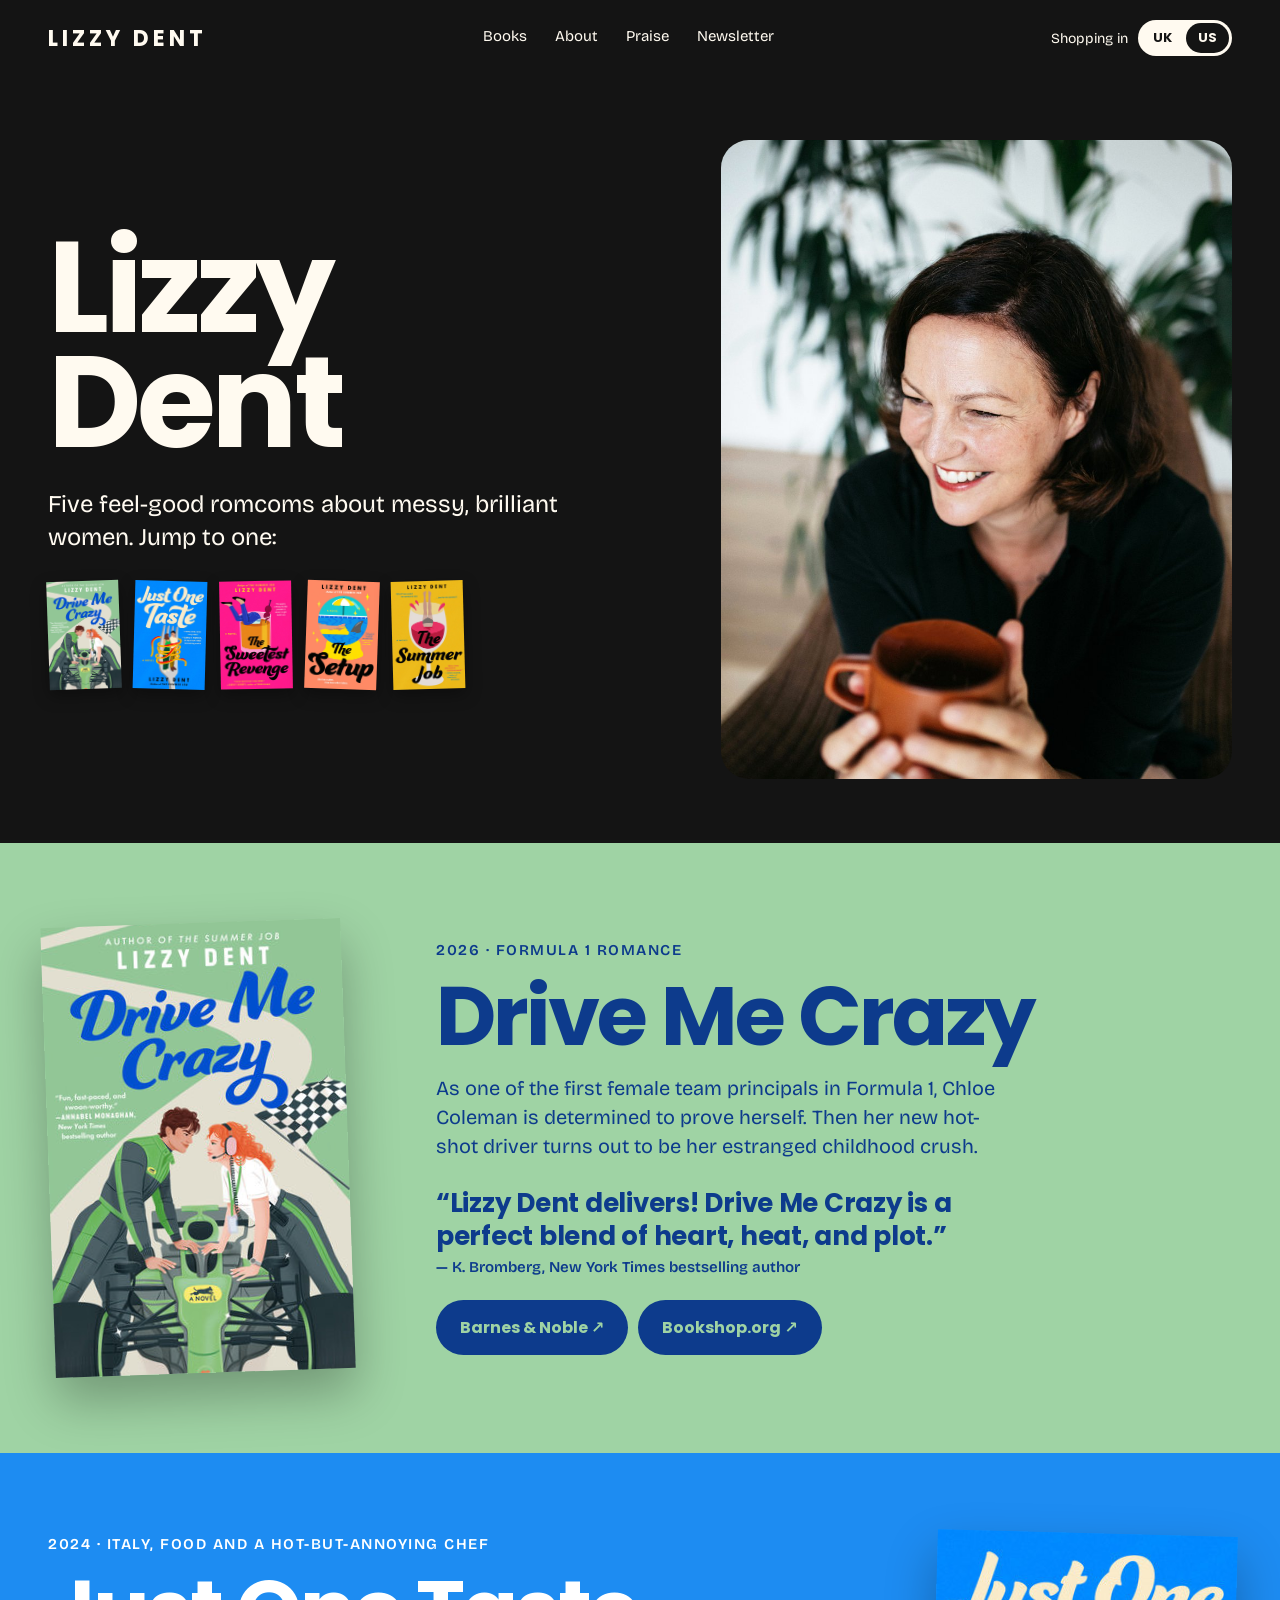
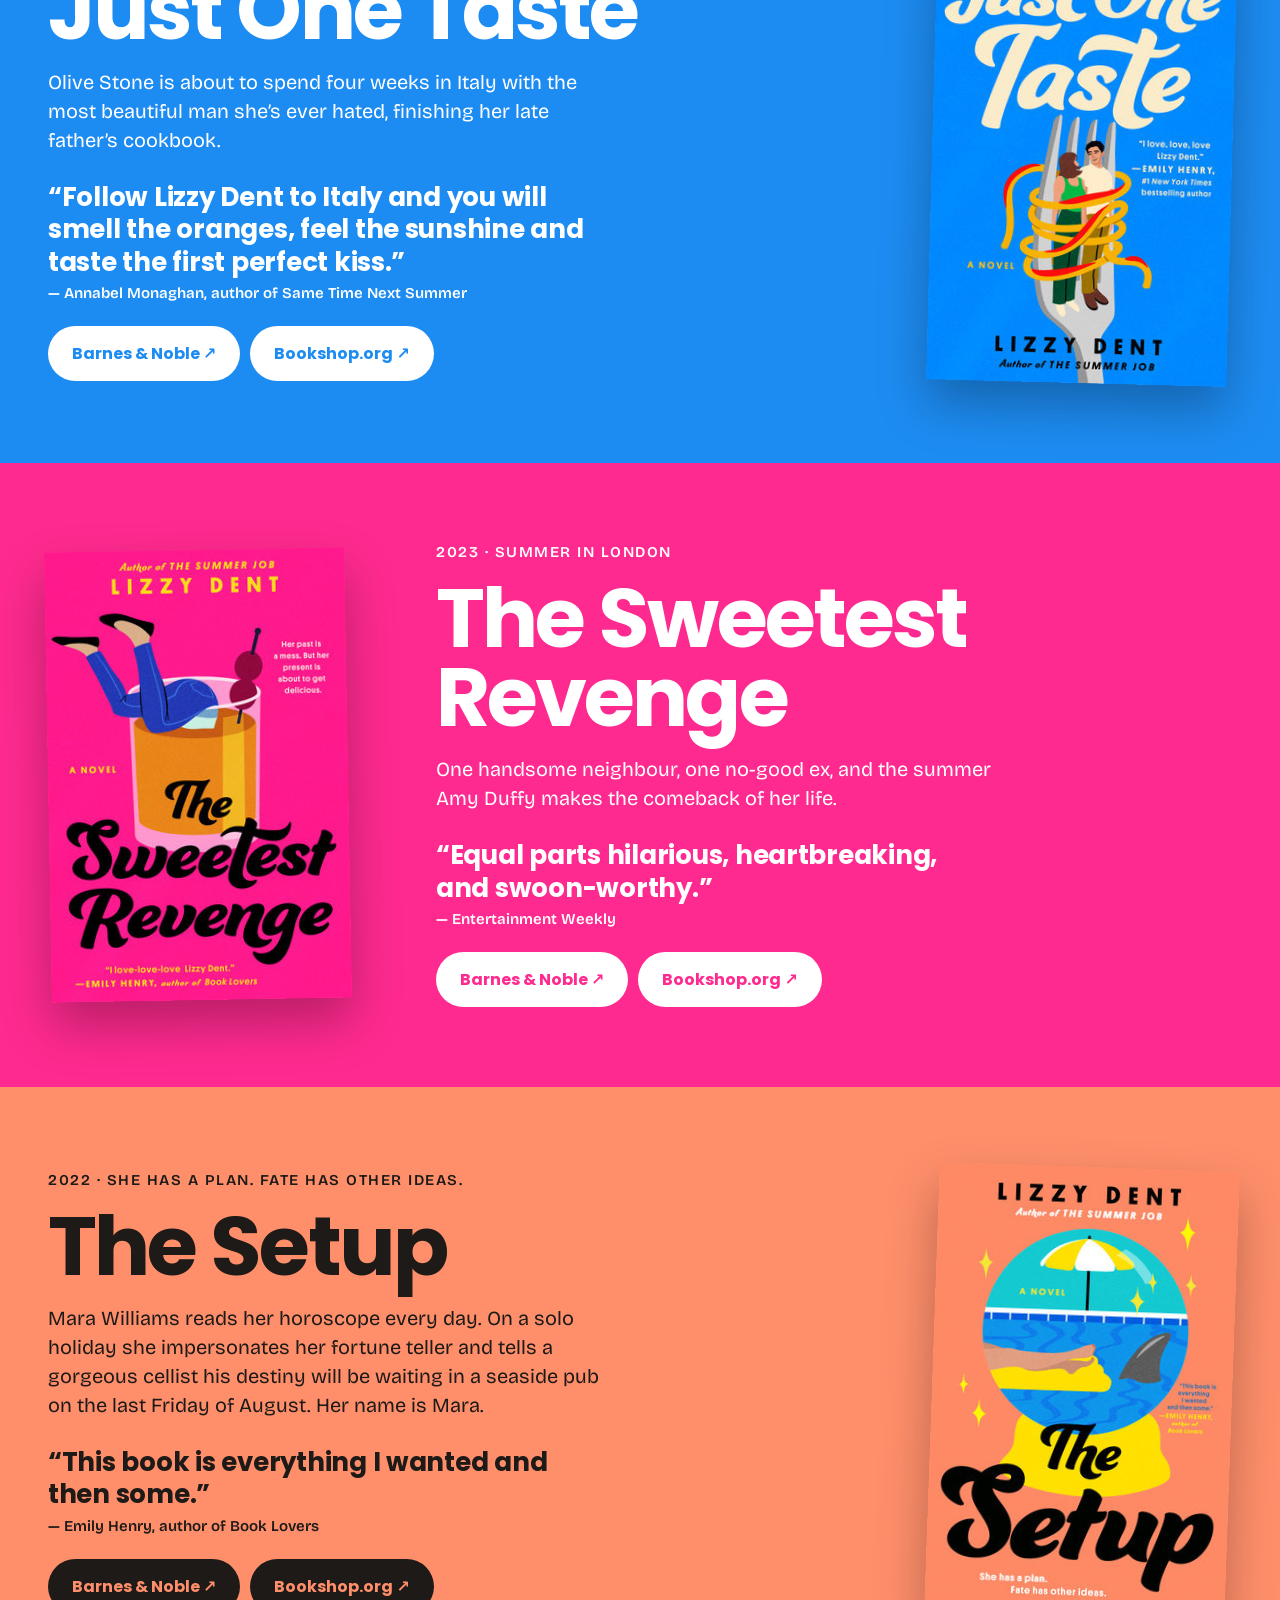
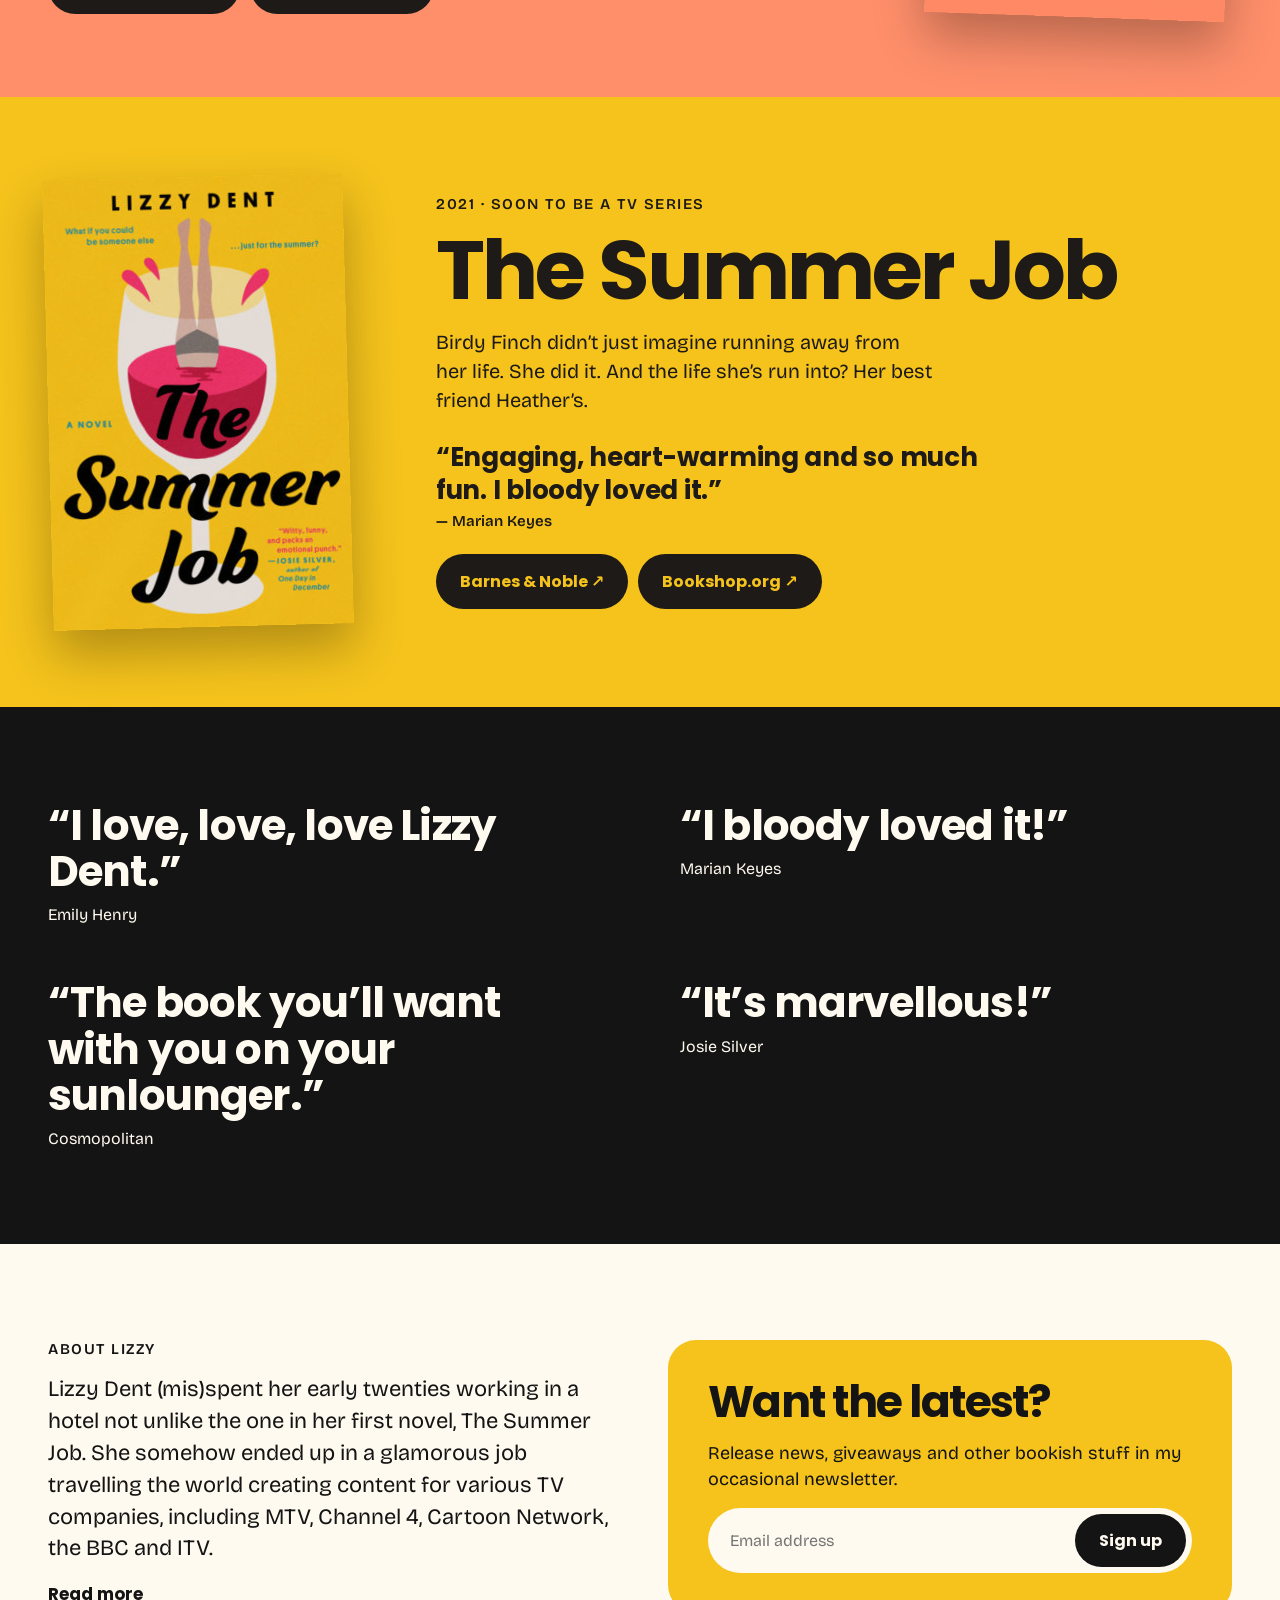
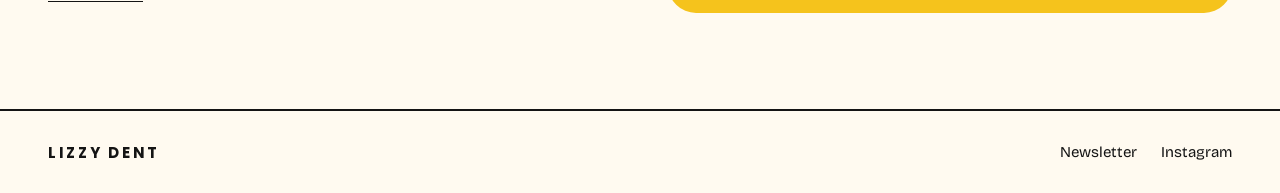
==== index.html @ 34186a79 "Add Lizzy Dent website Static site: home, books, about, praise and newsletter pages, with mobile lay" ====
<!DOCTYPE html>
<html lang="en">
<head>
<meta charset="utf-8">
<meta name="viewport" content="width=device-width, initial-scale=1">
<title>Lizzy Dent</title>
<meta name="description" content="Lizzy Dent, author of Drive Me Crazy, Just One Taste, The Sweetest Revenge, The Setup and The Summer Job.">
<meta property="og:title" content="Lizzy Dent">
<meta property="og:description" content="Lizzy Dent, author of Drive Me Crazy, Just One Taste, The Sweetest Revenge, The Setup and The Summer Job.">
<meta property="og:image" content="https://www.lizzydent.com/assets/photo-cup.jpg">
<link rel="preconnect" href="https://fonts.googleapis.com">
<link rel="preconnect" href="https://fonts.gstatic.com" crossorigin>
<link href="https://fonts.googleapis.com/css2?family=Bricolage+Grotesque:opsz,wght@12..96,400;12..96,600&family=Poppins:wght@600;700&display=swap" rel="stylesheet">
<link rel="stylesheet" href="styles.css">
<link rel="icon" href="favicon.svg" type="image/svg+xml">
<meta name="theme-color" content="#141414">
<script>(function(){var r=null;try{r=localStorage.getItem('ld-region');}catch(e){}if(!r){r=(navigator.language||'').toLowerCase()==='en-us'?'US':'UK';}document.documentElement.dataset.region=r;})();</script>
</head>
<body data-page="home">
<header class="nav">
  <a class="logo" href="index.html">LIZZY DENT</a>
  <button class="menu-btn" aria-controls="site-nav">Menu</button>
  <nav class="links" id="site-nav">
    <a href="books.html" >Books</a>
    <a href="about.html" >About</a>
    <a href="praise.html" >Praise</a>
    <a href="newsletter.html" >Newsletter</a>
  </nav>
  <div class="region"><span>Shopping in</span><div class="switch"><button data-set-region="UK">UK</button><button data-set-region="US">US</button></div></div>
</header>
<main>

<section class="hero">
  <div class="hero-text">
    <h1>Lizzy<br>Dent</h1>
    <p>Five feel-good romcoms about messy, brilliant women. Jump to one:</p>
    <div class="mini"><a href="#book-0" style="transform:rotate(-2deg)"><img class=" uk" src="assets/uk-cover-drive-me-crazy.jpg" alt="Drive Me Crazy UK cover" ><img class=" us" src="assets/cover-drive-me-crazy.jpg" alt="Drive Me Crazy US cover" ></a><a href="#book-1" style="transform:rotate(1.5deg)"><img class=" uk" src="assets/uk-cover-just-one-taste.jpg" alt="Just One Taste UK cover" ><img class=" us" src="assets/cover-just-one-taste.jpg" alt="Just One Taste US cover" ></a><a href="#book-2" style="transform:rotate(-1deg)"><img class=" uk" src="assets/uk-cover-sweetest-revenge.png" alt="The Sweetest Revenge UK cover" ><img class=" us" src="assets/cover-sweetest-revenge.jpg" alt="The Sweetest Revenge US cover" ></a><a href="#book-3" style="transform:rotate(2deg)"><img class=" uk" src="assets/uk-cover-setup.jpg" alt="The Setup UK cover" ><img class=" us" src="assets/cover-setup.jpg" alt="The Setup US cover" ></a><a href="#book-4" style="transform:rotate(-1.5deg)"><img class=" uk" src="assets/uk-cover-summer-job.jpg" alt="The Summer Job UK cover" ><img class=" us" src="assets/cover-summer-job.jpg" alt="The Summer Job US cover" ></a></div>
  </div>
  <img class="hero-photo" src="assets/photo-cup.jpg" alt="Lizzy Dent">
</section>
<section class="band tint" id="book-0" style="--bg-uk:#e6a2c9;--ink-uk:#123a8f;--bg-us:#9fd3a4;--ink-us:#0d3b8c">
  <div class="band-cover" style="transform:rotate(-2deg)"><img class=" uk" src="assets/uk-cover-drive-me-crazy.jpg" alt="Drive Me Crazy UK cover" ><img class=" us" src="assets/cover-drive-me-crazy.jpg" alt="Drive Me Crazy US cover" ></div>
  <div class="band-text">
    <div class="eyebrow">2026 · Formula 1 romance</div>
    <h2>Drive Me Crazy</h2>
    <p class="blurb">As one of the first female team principals in Formula 1, Chloe Coleman is determined to prove herself. Then her new hot-shot driver turns out to be her estranged childhood crush.</p>
    <blockquote><p>“Lizzy Dent delivers! Drive Me Crazy is a perfect blend of heart, heat, and plot.”</p><cite>— K. Bromberg, New York Times bestselling author</cite></blockquote>
    <div class="buy uk"><a class="pill" href="https://www.amazon.co.uk/Drive-Me-Crazy-enemies-Formula-ebook/dp/B0GZ59N5JF?&amp;linkCode=sl2&amp;tag=pellerinbooks-21&amp;linkId=a5cf8221fe9ad056bc42409a5f89e475&amp;ref_=as_li_ss_tl" target="_blank" rel="noopener">Amazon ↗</a></div><div class="buy us"><a class="pill" href="https://www.barnesandnoble.com/w/drive-me-crazy-lizzy-dent/1147241819?ean=9798217045204" target="_blank" rel="noopener">Barnes &amp; Noble ↗</a><a class="pill" href="https://bookshop.org/search?keywords=Drive%20Me%20Crazy%20Lizzy%20Dent" target="_blank" rel="noopener">Bookshop.org ↗</a></div>
  </div>
</section>
<section class="band tint flip" id="book-1" style="--bg-uk:#16a6e6;--ink-uk:#ffffff;--bg-us:#1d8cf2;--ink-us:#ffffff">
  <div class="band-cover" style="transform:rotate(1.5deg)"><img class=" uk" src="assets/uk-cover-just-one-taste.jpg" alt="Just One Taste UK cover" ><img class=" us" src="assets/cover-just-one-taste.jpg" alt="Just One Taste US cover" ></div>
  <div class="band-text">
    <div class="eyebrow">2024 · Italy, food and a hot-but-annoying chef</div>
    <h2>Just One Taste</h2>
    <p class="blurb">Olive Stone is about to spend four weeks in Italy with the most beautiful man she’s ever hated, finishing her late father’s cookbook.</p>
    <blockquote><p>“Follow Lizzy Dent to Italy and you will smell the oranges, feel the sunshine and taste the first perfect kiss.”</p><cite>— Annabel Monaghan, author of Same Time Next Summer</cite></blockquote>
    <div class="buy uk"><a class="pill" href="https://www.amazon.co.uk/Just-One-Taste-enemies-lovers/dp/1807470822" target="_blank" rel="noopener">Amazon ↗</a></div><div class="buy us"><a class="pill" href="https://www.barnesandnoble.com/w/just-one-taste-lizzy-dent/1144231770?ean=9780593716038" target="_blank" rel="noopener">Barnes &amp; Noble ↗</a><a class="pill" href="https://bookshop.org/search?keywords=Just%20One%20Taste%20Lizzy%20Dent" target="_blank" rel="noopener">Bookshop.org ↗</a></div>
  </div>
</section>
<section class="band tint" id="book-2" style="--bg-uk:#ff2a8f;--ink-uk:#ffffff;--bg-us:#ff2a8f;--ink-us:#ffffff">
  <div class="band-cover" style="transform:rotate(-1deg)"><img class=" uk" src="assets/uk-cover-sweetest-revenge.png" alt="The Sweetest Revenge UK cover" ><img class=" us" src="assets/cover-sweetest-revenge.jpg" alt="The Sweetest Revenge US cover" ></div>
  <div class="band-text">
    <div class="eyebrow">2023 · Summer in London</div>
    <h2>The Sweetest Revenge</h2>
    <p class="blurb">One handsome neighbour, one no-good ex, and the summer Amy Duffy makes the comeback of her life.</p>
    <blockquote><p>“Equal parts hilarious, heartbreaking, and swoon-worthy.”</p><cite>— Entertainment Weekly</cite></blockquote>
    <div class="buy uk"><a class="pill" href="https://www.waterstones.com/book/the-sweetest-revenge/lizzy-dent/9780593545478" target="_blank" rel="noopener">Waterstones ↗</a><a class="pill" href="https://uk.bookshop.org/search?keywords=The%20Sweetest%20Revenge%20Lizzy%20Dent" target="_blank" rel="noopener">Bookshop.org ↗</a></div><div class="buy us"><a class="pill" href="https://www.barnesandnoble.com/w/the-sweetest-revenge-lizzy-dent/1142242257?ean=9780593545478" target="_blank" rel="noopener">Barnes &amp; Noble ↗</a><a class="pill" href="https://bookshop.org/search?keywords=The%20Sweetest%20Revenge%20Lizzy%20Dent" target="_blank" rel="noopener">Bookshop.org ↗</a></div>
  </div>
</section>
<section class="band tint flip" id="book-3" style="--bg-uk:#4a22b8;--ink-uk:#ffffff;--bg-us:#ff8f6b;--ink-us:#1d1a17">
  <div class="band-cover" style="transform:rotate(2deg)"><img class=" uk" src="assets/uk-cover-setup.jpg" alt="The Setup UK cover" ><img class=" us" src="assets/cover-setup.jpg" alt="The Setup US cover" ></div>
  <div class="band-text">
    <div class="eyebrow">2022 · She has a plan. Fate has other ideas.</div>
    <h2>The Setup</h2>
    <p class="blurb">Mara Williams reads her horoscope every day. On a solo holiday she impersonates her fortune teller and tells a gorgeous cellist his destiny will be waiting in a seaside pub on the last Friday of August. Her name is Mara.</p>
    <blockquote><p>“This book is everything I wanted and then some.”</p><cite>— Emily Henry, author of Book Lovers</cite></blockquote>
    <div class="buy uk"><a class="pill" href="https://www.waterstones.com/books/search/term/The%20Setup%20Lizzy%20Dent" target="_blank" rel="noopener">Waterstones ↗</a><a class="pill" href="https://uk.bookshop.org/p/books/the-setup-a-funny-fresh-feel-good-rom-com-lizzy-dent/0a18a751d5a58135?ean=9780241994306" target="_blank" rel="noopener">Bookshop.org ↗</a></div><div class="buy us"><a class="pill" href="https://www.barnesandnoble.com/w/the-setup-lizzy-dent/1140149723?ean=9780593422069" target="_blank" rel="noopener">Barnes &amp; Noble ↗</a><a class="pill" href="https://bookshop.org/search?keywords=The%20Setup%20Lizzy%20Dent" target="_blank" rel="noopener">Bookshop.org ↗</a></div>
  </div>
</section>
<section class="band tint" id="book-4" style="--bg-uk:#fcc400;--ink-uk:#1d1a17;--bg-us:#f5c31c;--ink-us:#1d1a17">
  <div class="band-cover" style="transform:rotate(-1.5deg)"><img class=" uk" src="assets/uk-cover-summer-job.jpg" alt="The Summer Job UK cover" ><img class=" us" src="assets/cover-summer-job.jpg" alt="The Summer Job US cover" ></div>
  <div class="band-text">
    <div class="eyebrow">2021 · Soon to be a TV series</div>
    <h2>The Summer Job</h2>
    <p class="blurb">Birdy Finch didn’t just imagine running away from her life. She did it. And the life she’s run into? Her best friend Heather’s.</p>
    <blockquote><p>“Engaging, heart-warming and so much fun. I bloody loved it.”</p><cite>— Marian Keyes</cite></blockquote>
    <div class="buy uk"><a class="pill" href="https://www.waterstones.com/book/9780241990520" target="_blank" rel="noopener">Waterstones ↗</a><a class="pill" href="https://uk.bookshop.org/p/books/the-summer-job-a-hilarious-story-about-a-lie-that-gets-out-of-hand-soon-to-be-a-tv-series-lizzy-dent/fd01590f2c820f12?ean=9780241990520" target="_blank" rel="noopener">Bookshop.org ↗</a></div><div class="buy us"><a class="pill" href="https://www.barnesandnoble.com/w/the-summer-job-lizzy-dent/1137570672?ean=9780593328118" target="_blank" rel="noopener">Barnes &amp; Noble ↗</a><a class="pill" href="https://bookshop.org/search?keywords=The%20Summer%20Job%20Lizzy%20Dent" target="_blank" rel="noopener">Bookshop.org ↗</a></div>
  </div>
</section>
<section class="quotes">
  <figure><blockquote>“I love, love, love Lizzy Dent.”</blockquote><figcaption>Emily Henry</figcaption></figure>
  <figure><blockquote>“I bloody loved it!”</blockquote><figcaption>Marian Keyes</figcaption></figure>
  <figure><blockquote>“The book you’ll want with you on your sunlounger.”</blockquote><figcaption>Cosmopolitan</figcaption></figure>
  <figure><blockquote>“It’s marvellous!”</blockquote><figcaption>Josie Silver</figcaption></figure>
</section>
<section class="about-news">
  <div>
    <div class="eyebrow">About Lizzy</div>
    <p class="lead">Lizzy Dent (mis)spent her early twenties working in a hotel not unlike the one in her first novel, The Summer Job. She somehow ended up in a glamorous job travelling the world creating content for various TV companies, including MTV, Channel 4, Cartoon Network, the BBC and ITV.</p>
    <a class="underline" href="about.html">Read more</a>
  </div>
  <div class="news-card">
    <h2>Want the latest?</h2>
    <p>Release news, giveaways and other bookish stuff in my occasional newsletter.</p>
    <form class="signup " data-signup action="https://lizzydent.substack.com/subscribe" method="get" target="_blank">
  <input type="email" name="email" placeholder="Email address" required aria-label="Email address">
  <button type="submit">Sign up</button>
</form>
<p class="thanks" hidden>Almost there! Finish signing up in the Substack tab that just opened.</p>
  </div>
</section>
</main>
<footer class="foot">
  <div class="logo">LIZZY DENT</div>
  <div class="foot-links"><a href="newsletter.html">Newsletter</a><a href="https://www.instagram.com/lizzy.dent/" target="_blank" rel="noopener">Instagram</a></div>
</footer>
<script src="script.js"></script>
</body>
</html>
---- styles.css ----
*{box-sizing:border-box}
[hidden]{display:none!important}
html{-webkit-text-size-adjust:100%}
body{margin:0;background:#fffaf0;color:#141414;font-family:'Bricolage Grotesque',system-ui,sans-serif;-webkit-font-smoothing:antialiased}
a{color:inherit;text-decoration:none}
a:hover{text-decoration:underline}
img{max-width:100%;display:block}
h1,h2,blockquote,.logo,.pill,button{font-family:'Poppins',system-ui,sans-serif;font-weight:700}
h1,h2{margin:0;letter-spacing:-.035em}
p{margin:0}
.wrap{max-width:1280px;margin:0 auto}
main>section{padding-left:max(48px,calc((100vw - 1184px)/2));padding-right:max(48px,calc((100vw - 1184px)/2))}

/* region */
[data-region="UK"] .us,[data-region="US"] .uk,[data-region="UK"] .us-i,[data-region="US"] .uk-i{display:none!important}
[data-region="UK"] .tint{--bg:var(--bg-uk);--ink:var(--ink-uk)}
[data-region="US"] .tint{--bg:var(--bg-us);--ink:var(--ink-us)}
.tint{background:var(--bg);color:var(--ink)}

/* nav */
.nav{display:flex;align-items:center;justify-content:space-between;gap:24px;padding:20px 48px;background:#141414;color:#fffaf0;position:sticky;top:0;z-index:10}
.logo{font-size:22px;letter-spacing:.18em}
.links{display:flex;gap:28px;font-size:15px}
.links a{padding-bottom:3px;border-bottom:2px solid transparent}
.links a[aria-current]{border-color:#fffaf0}
.links a:hover{text-decoration:none;border-color:rgba(255,250,240,.5)}
.region{display:flex;align-items:center;gap:10px;font-size:14px}
.switch{display:flex;gap:2px;background:#fffaf0;border-radius:999px;padding:3px}
.switch button{border:0;border-radius:999px;padding:5px 12px;background:transparent;color:#141414;font-size:13px;cursor:pointer}
[data-region="UK"] [data-set-region="UK"],[data-region="US"] [data-set-region="US"]{background:#141414;color:#fffaf0}
.menu-btn{display:none;background:none;border:2px solid #fffaf0;color:#fffaf0;border-radius:999px;padding:6px 14px;font-size:14px;cursor:pointer}

/* shared */
.eyebrow{font-size:15px;font-weight:600;letter-spacing:.1em;text-transform:uppercase}
.buy{display:flex;flex-wrap:wrap;gap:10px}
.pill{display:inline-block;white-space:nowrap;padding:15px 24px;border-radius:999px;font-size:16px;background:var(--ink,#141414);color:var(--bg,#fffaf0)}
.pill:hover{text-decoration:none;opacity:.88}
.pill.dark{background:#141414;color:#fffaf0}
.pill.outline{background:transparent;color:#141414;border:2px solid #141414;padding:13px 22px}
.underline{text-decoration:underline;font-family:'Poppins',sans-serif;font-weight:700;font-size:17px}
.row{display:flex;gap:10px;flex-wrap:wrap}

/* hero */
.hero{display:grid;grid-template-columns:1.1fr .9fr;gap:48px;align-items:center;padding-top:64px;padding-bottom:64px;background:#141414;color:#fffaf0}
.hero h1{font-size:clamp(72px,10vw,132px);line-height:.9}
.hero-text{display:flex;flex-direction:column;gap:28px}
.hero-text p{font-size:24px;line-height:1.35;max-width:520px}
.mini{display:flex;gap:14px;flex-wrap:wrap}
.mini a{width:72px;box-shadow:0 6px 16px rgba(0,0,0,.35)}
.mini img{width:72px;aspect-ratio:2/3;object-fit:cover}
.hero-photo{width:100%;aspect-ratio:4/5;object-fit:cover;object-position:center 30%;border-radius:28px}

/* bands */
.band{display:flex;gap:88px;align-items:center;padding-top:80px;padding-bottom:80px;scroll-margin-top:80px}
.band.flip{flex-direction:row-reverse}
.band-cover{flex:none;width:300px;box-shadow:0 24px 50px rgba(0,0,0,.28)}
.band-cover img{width:300px;aspect-ratio:2/3;object-fit:cover}
.band-text{display:flex;flex-direction:column;gap:18px;flex:1;min-width:0}
.band h2{font-size:clamp(48px,6.5vw,84px);line-height:.95}
.blurb{font-size:20px;line-height:1.45;max-width:560px;text-wrap:pretty}
.band blockquote{margin:8px 0 6px;max-width:560px}
.band blockquote p{font-size:26px;line-height:1.25;letter-spacing:-.01em;text-wrap:pretty}
.band cite{display:block;margin-top:6px;font-family:'Bricolage Grotesque',sans-serif;font-style:normal;font-weight:600;font-size:15px}

/* quotes */
.quotes{background:#141414;color:#fffaf0;display:grid;grid-template-columns:1fr 1fr;gap:56px 80px;padding-top:96px;padding-bottom:96px}
.quotes figure,.praise-grid figure{margin:0;display:flex;flex-direction:column;gap:10px}
.quotes blockquote{margin:0;font-size:clamp(28px,3.3vw,42px);line-height:1.1;letter-spacing:-.02em}
.quotes figcaption{font-size:16px}

/* about + news */
.about-news{display:grid;grid-template-columns:1fr 1fr;gap:56px;padding-top:96px;padding-bottom:96px}
.about-news>div:first-child{display:flex;flex-direction:column;gap:16px;align-items:flex-start}
.lead{font-size:22px;line-height:1.45;text-wrap:pretty}
.news-card{background:#f5c31c;border-radius:28px;padding:40px;display:flex;flex-direction:column;gap:16px}
.news-card h2{font-size:44px;line-height:1}
.news-card p{font-size:18px;line-height:1.45}
.signup{display:flex;gap:8px;background:#fffaf0;border-radius:999px;padding:6px}
.signup input{flex:1;min-width:0;border:0;background:transparent;padding:0 16px;font:inherit;font-size:16px;outline:none;color:#141414}
.signup button{background:#141414;color:#fffaf0;border:0;border-radius:999px;padding:14px 24px;font-size:16px;cursor:pointer}
.thanks{font-family:'Poppins',sans-serif;font-weight:700;font-size:22px}

/* page heads */
.page-head{display:flex;justify-content:space-between;align-items:flex-end;gap:48px;padding-top:80px;padding-bottom:48px}
h1{font-size:clamp(64px,8.5vw,112px);line-height:.9}
.page-head p{font-size:20px;line-height:1.45;max-width:420px}

/* tiles */
.tiles{display:grid;grid-template-columns:repeat(6,1fr);gap:20px;padding-bottom:96px}
.tile{border-radius:24px;padding:40px;display:flex;flex-direction:column;gap:16px}
.span2{grid-column:span 2}.span3{grid-column:span 3}
.tile-cover{align-self:center;width:200px;margin-bottom:12px;box-shadow:0 20px 40px rgba(0,0,0,.28)}
.tile-cover img{width:200px;aspect-ratio:2/3;object-fit:cover}
.tile h2{font-size:36px;line-height:1}
.tile p{font-size:16px;line-height:1.5}
.tile .tile-quote{font-family:'Poppins',sans-serif;font-weight:700;font-size:17px;line-height:1.3}
.tile-quote span{font-family:'Bricolage Grotesque',sans-serif;font-weight:600;font-size:14px}
.tile .buy{margin-top:auto;padding-top:8px}
.tile .pill{padding:12px 20px;font-size:15px}
.aside{padding-bottom:96px}
.aside>*{max-width:720px}
.aside{display:flex;flex-direction:column;gap:12px;border-top:2px solid #141414;margin:0 max(48px,calc((100vw - 1184px)/2));padding:40px 0 96px!important}
.aside p{font-size:20px;line-height:1.5}

/* about */
.about{display:grid;grid-template-columns:1fr 1fr;gap:72px;align-items:start;padding-top:80px;padding-bottom:96px}
.about>div{display:flex;flex-direction:column;gap:24px}
.about .lead{font-family:'Poppins',sans-serif;font-weight:600;font-size:28px;line-height:1.3;letter-spacing:-.01em;margin-top:12px}
.about p{font-size:20px;line-height:1.55;text-wrap:pretty}
.about img{width:100%;aspect-ratio:4/5;object-fit:cover;border-radius:28px}

/* praise */
.praise-hero{background:#141414;color:#fffaf0;padding-top:96px;padding-bottom:96px;display:flex;flex-direction:column;gap:20px}
.praise-hero blockquote{margin:0;font-size:clamp(52px,8vw,104px);line-height:.95;letter-spacing:-.04em}
.praise-hero p{font-size:18px}
.praise-book{display:grid;grid-template-columns:220px 1fr;gap:56px;padding-top:72px;padding-bottom:72px;border-bottom:2px solid #141414}
.praise-side{display:flex;flex-direction:column;gap:14px}
.praise-side img{width:180px;aspect-ratio:2/3;object-fit:cover;box-shadow:0 14px 30px rgba(0,0,0,.2)}
.praise-side h2{font-size:22px;line-height:1.1;letter-spacing:0}
.accolade{display:inline-block;border-radius:999px;padding:8px 16px;font-size:14px;font-weight:600;margin-bottom:32px}
.praise-grid{display:grid;grid-template-columns:1fr 1fr;gap:36px 48px}
.praise-grid blockquote{margin:0;font-size:24px;line-height:1.25;letter-spacing:-.01em;text-wrap:pretty}
.praise-grid figcaption{font-size:15px}

/* newsletter page */
.news-hero{background:#ff2a8f;color:#fff;display:grid;grid-template-columns:1.2fr .8fr;gap:64px;align-items:center;padding-top:96px;padding-bottom:96px}
.news-hero>div{display:flex;flex-direction:column;gap:24px}
.news-hero p{font-size:24px;line-height:1.4;max-width:540px}
.news-hero img{width:100%;aspect-ratio:4/5;object-fit:cover;border-radius:28px}
.signup.big{background:#fff;max-width:560px}
.signup.big input{font-size:18px;padding:0 20px}
.signup.big button{padding:16px 28px;font-size:17px}
.news-hero .thanks{font-size:32px}

/* footer */
.foot{display:flex;justify-content:space-between;align-items:center;gap:24px;padding:24px 48px;border-top:2px solid #141414;font-size:15px}
.foot .logo{font-size:15px}
.foot-links{display:flex;gap:24px}
.foot-links a{padding:8px 0}

/* tablet */
@media (max-width:1000px){
  .band,.band.flip{gap:48px}
  .band-cover,.band-cover img{width:220px}
  .tiles{grid-template-columns:1fr 1fr}
  .span2,.span3{grid-column:span 1}
  .region span{display:none}
}
/* mobile */
@media (max-width:760px){
  main>section{padding-left:22px;padding-right:22px}
  .nav{padding:12px 22px;flex-wrap:wrap;gap:10px}
  .logo{font-size:18px;margin-right:auto}
  .menu-btn{display:block;order:3}
  .links{display:none;order:4;width:100%;flex-direction:column;gap:0;padding:6px 0;font-size:18px}
  .links a{padding:10px 0;align-self:flex-start}
  .menu-open .links{display:flex}
  .region{order:2}
  .switch button{padding:7px 12px}
  .hero,.about,.about-news,.news-hero{grid-template-columns:1fr;gap:32px}
  .hero{padding-top:40px;padding-bottom:48px}
  .hero-text p{font-size:19px}
  .mini{display:grid;grid-template-columns:repeat(5,1fr);gap:10px;max-width:320px}
  .mini a,.mini img{width:100%}
  .band,.band.flip{flex-direction:column;align-items:flex-start;gap:32px;padding-top:56px;padding-bottom:56px}
  .band-cover{align-self:center}
  .band-cover,.band-cover img{width:200px}
  .blurb{font-size:17px}
  .band blockquote p{font-size:21px}
  .pill{padding:13px 20px;font-size:15px}
  .quotes{grid-template-columns:1fr;gap:36px;padding-top:64px;padding-bottom:64px}
  .about-news{padding-top:64px;padding-bottom:64px}
  .news-card{padding:28px}
  .news-card h2{font-size:34px}
  .page-head{flex-direction:column;align-items:flex-start;gap:20px;padding-top:48px}
  .page-head p{font-size:17px}
  .tiles{grid-template-columns:1fr}
  .tile{padding:28px}
  .aside{margin:0 22px}
  .about{padding-top:48px}
  .about .lead{font-size:23px}
  .about p{font-size:17px}
  .praise-book{grid-template-columns:1fr;gap:24px;padding-top:48px;padding-bottom:48px}
  .praise-side{flex-direction:row;align-items:center;gap:16px}
  .praise-side img{width:80px}
  .praise-grid{grid-template-columns:1fr;gap:28px}
  .praise-grid blockquote{font-size:20px}
  .news-hero{padding-top:56px;padding-bottom:56px}
  .news-hero p{font-size:19px}
  .signup{flex-wrap:wrap;border-radius:24px}
  .signup input{padding:12px 16px}
  .signup button{width:100%}
  .foot{flex-direction:column;align-items:flex-start;padding:24px 22px}
}
/* small phones */
@media (max-width:370px){
  .nav{padding:12px 16px;gap:8px}
  main>section{padding-left:16px;padding-right:16px}
  .aside{margin:0 16px}
  .logo{font-size:15px;letter-spacing:.12em}
  .switch button{padding:7px 10px}
  .menu-btn{padding:6px 12px}
}
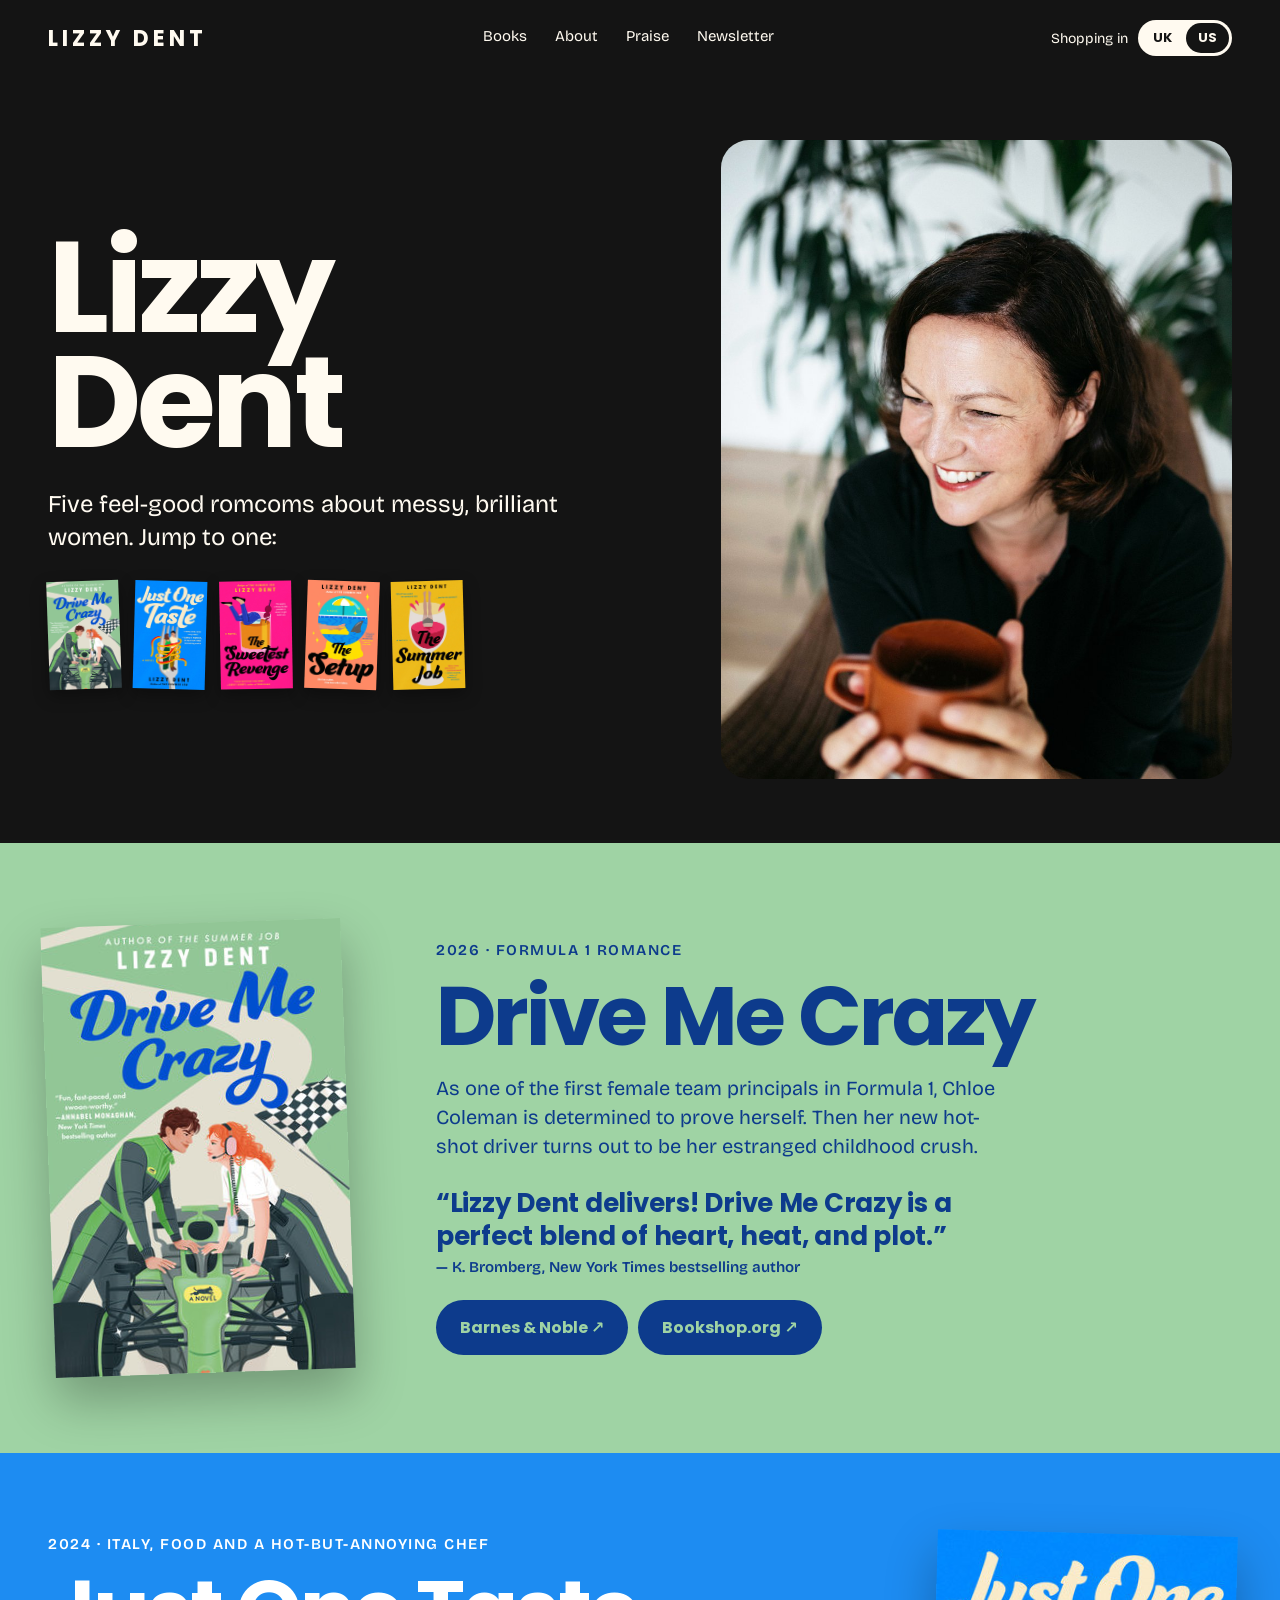
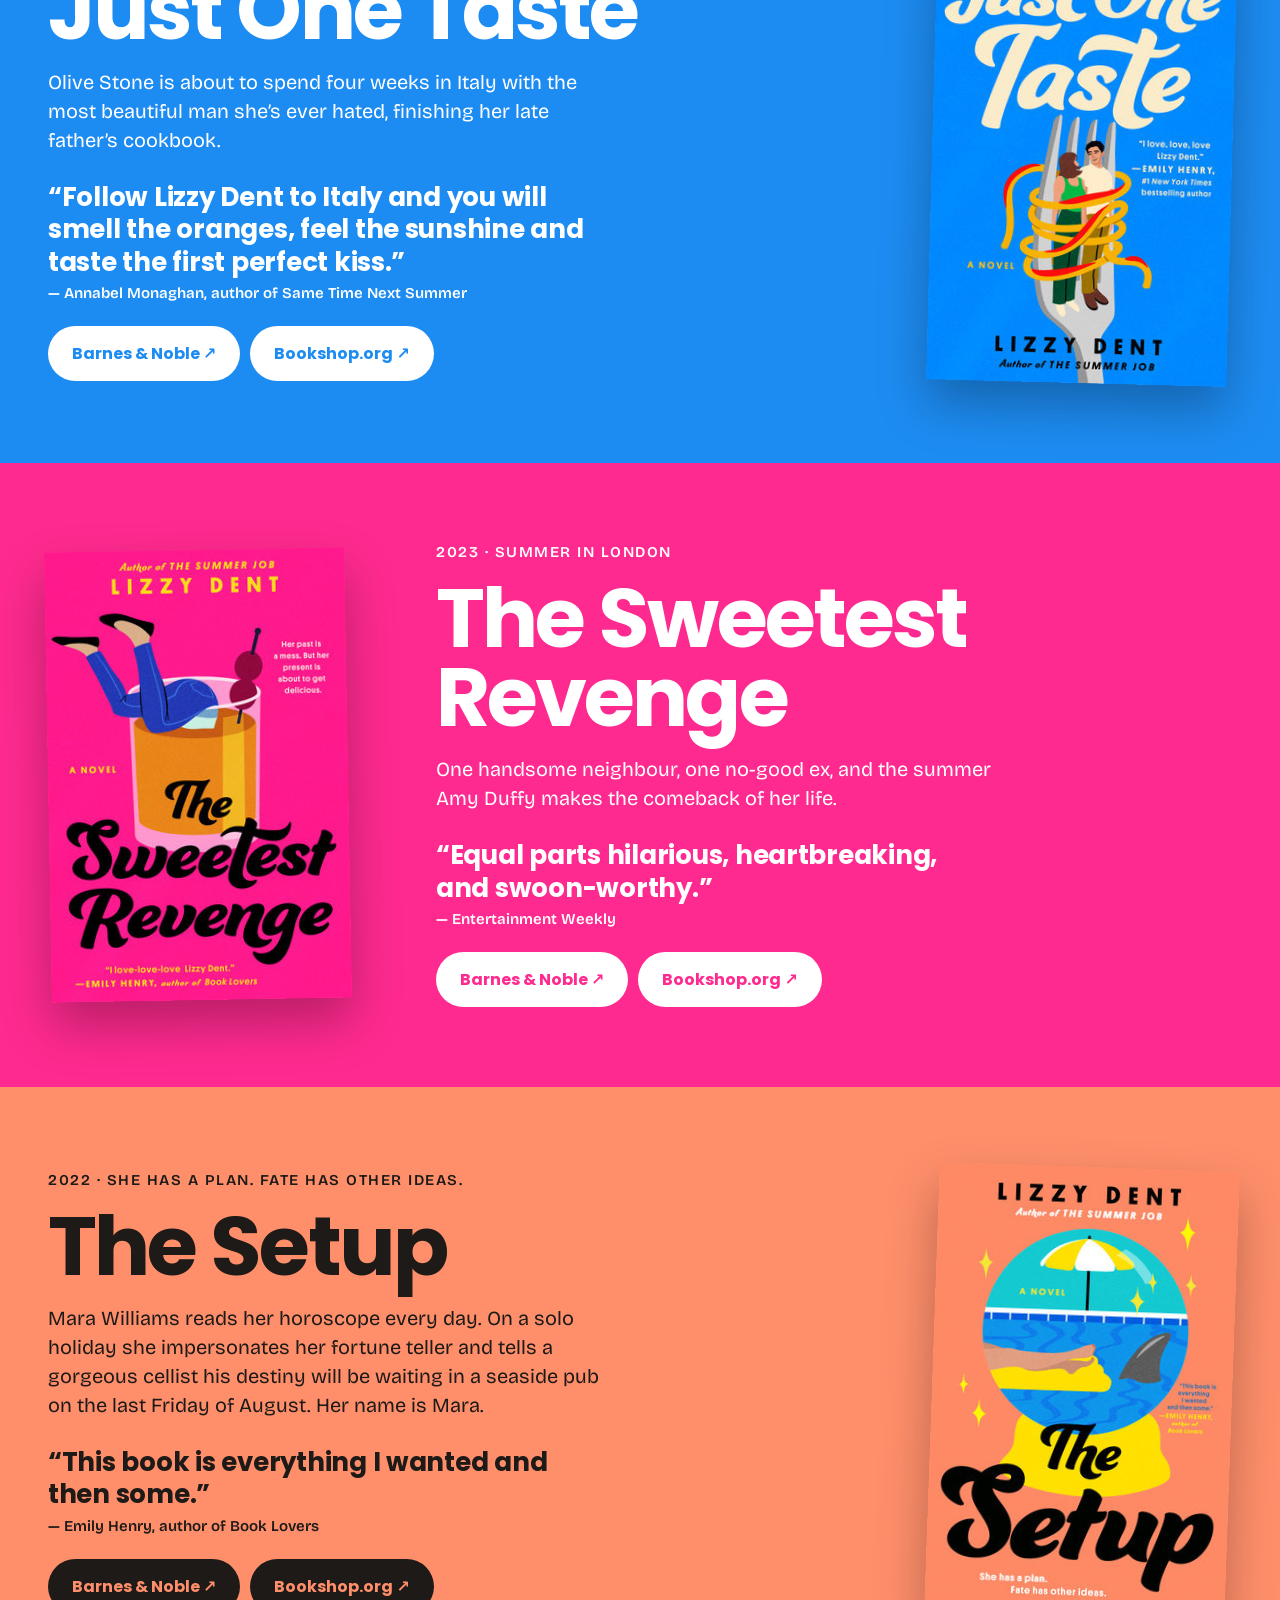
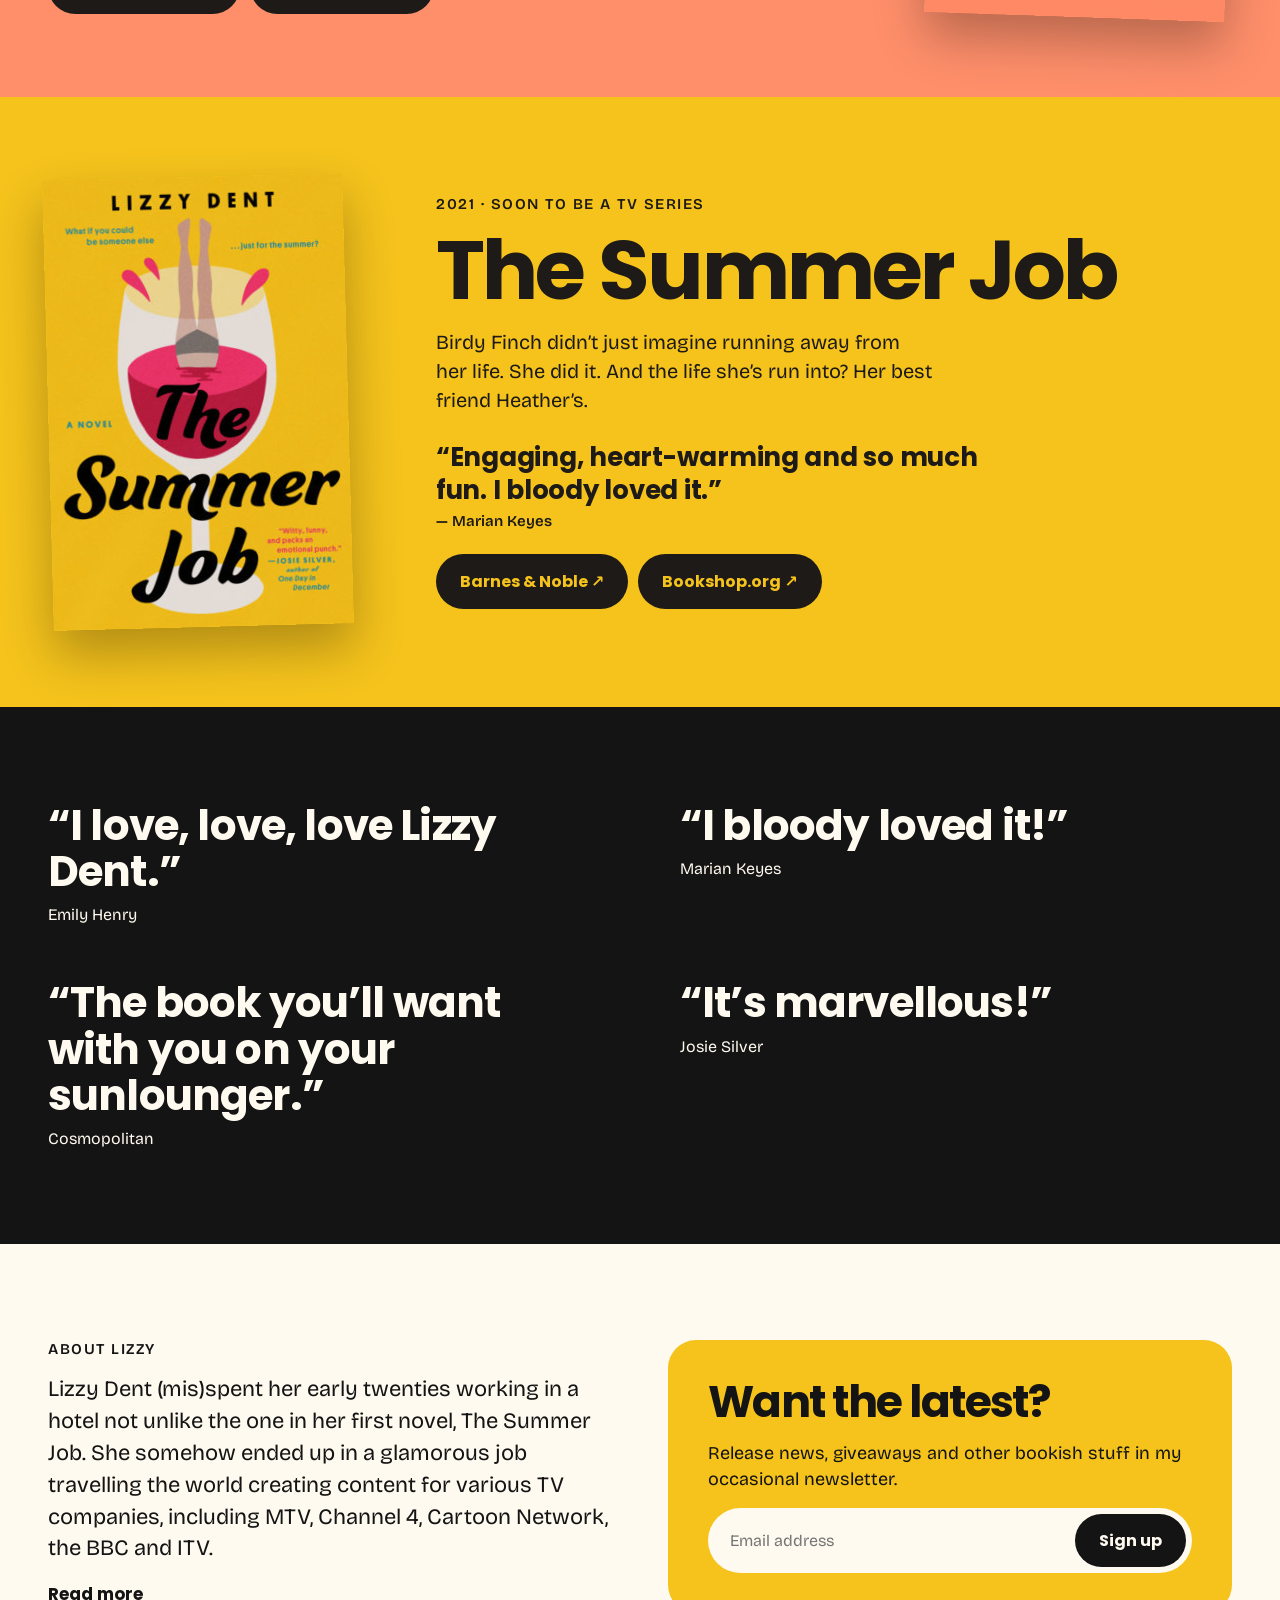
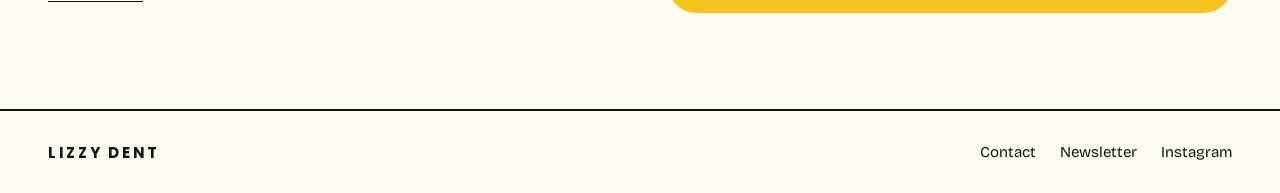
==== commit 8b4664ab: "Add Get in touch section and footer Contact link Email address is assembled by script.js so it never" ====
--- a/index.html
+++ b/index.html
@@ -113,7 +113,7 @@
 </main>
 <footer class="foot">
   <div class="logo">LIZZY DENT</div>
-  <div class="foot-links"><a href="newsletter.html">Newsletter</a><a href="https://www.instagram.com/lizzy.dent/" target="_blank" rel="noopener">Instagram</a></div>
+  <div class="foot-links"><a href="about.html#contact">Contact</a><a href="newsletter.html">Newsletter</a><a href="https://www.instagram.com/lizzy.dent/" target="_blank" rel="noopener">Instagram</a></div>
 </footer>
 <script src="script.js"></script>
 </body>
--- a/styles.css
+++ b/styles.css
@@ -10,6 +10,7 @@
 p{margin:0}
 .wrap{max-width:1280px;margin:0 auto}
 main>section{padding-left:max(48px,calc((100vw - 1184px)/2));padding-right:max(48px,calc((100vw - 1184px)/2))}
+[id]{scroll-margin-top:90px}
 
 /* region */
 [data-region="UK"] .us,[data-region="US"] .uk,[data-region="UK"] .us-i,[data-region="US"] .uk-i{display:none!important}
@@ -107,6 +108,8 @@
 .about>div{display:flex;flex-direction:column;gap:24px}
 .about .lead{font-family:'Poppins',sans-serif;font-weight:600;font-size:28px;line-height:1.3;letter-spacing:-.01em;margin-top:12px}
 .about p{font-size:20px;line-height:1.55;text-wrap:pretty}
+.contact{display:flex;flex-direction:column;gap:10px;border-top:2px solid #141414;padding-top:24px;margin-top:8px}
+.contact .underline{font-size:inherit;overflow-wrap:anywhere}
 .about img{width:100%;aspect-ratio:4/5;object-fit:cover;border-radius:28px}
 
 /* praise */
